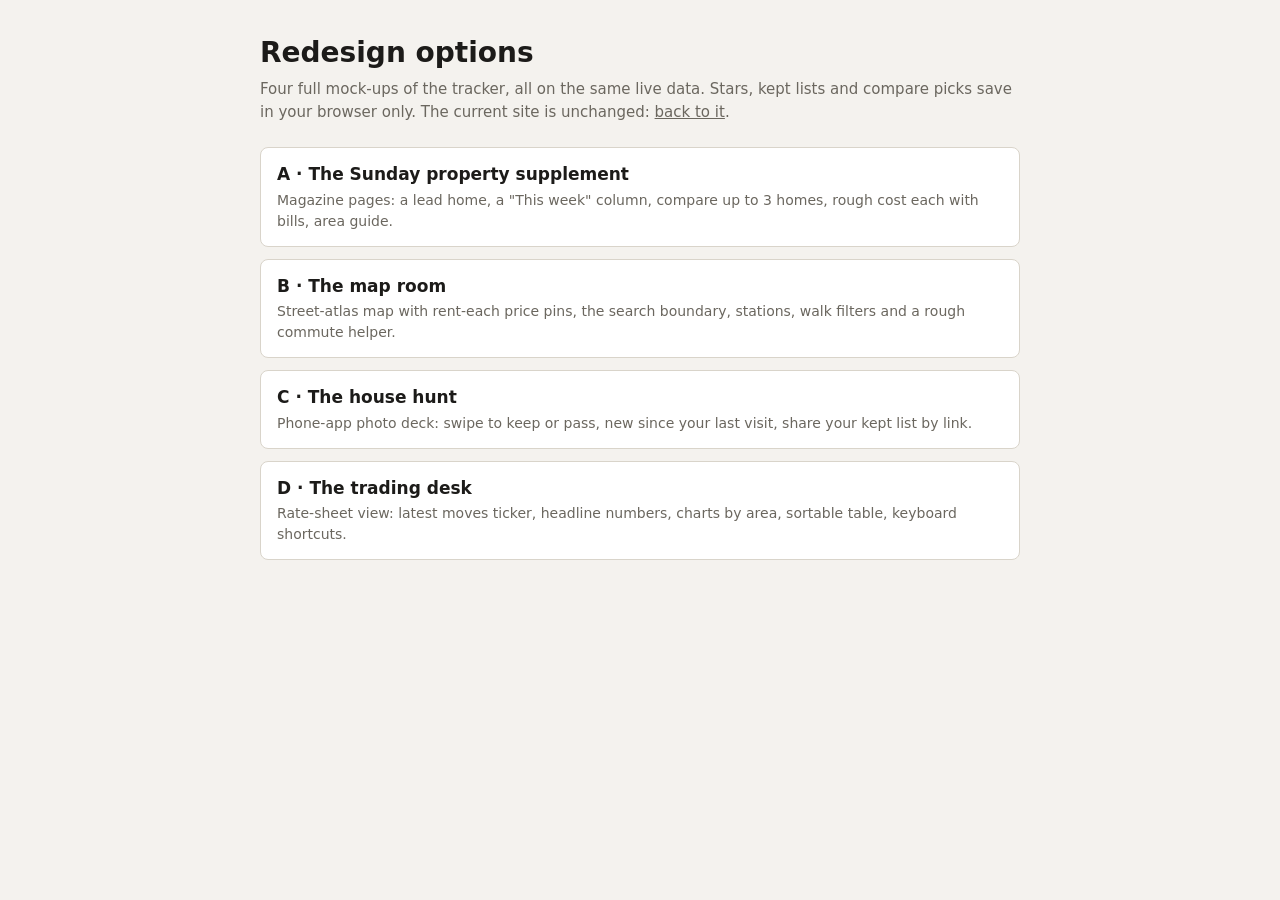
==== designs/index.html @ 9cd99c4c "Four redesign mock-ups in designs/ (editorial, map, swipe deck, data desk); main link skips adverts " ====
<!doctype html>
<html lang="en-GB">
<head>
<meta charset="utf-8">
<meta name="viewport" content="width=device-width, initial-scale=1">
<title>Redesign Options</title>
<style>
  :root { --bg: #f4f2ee; --ink: #1c1b19; --muted: #6b675f; --line: #d9d4ca; --card: #fff; }
  @media (prefers-color-scheme: dark) { :root { --bg: #151413; --ink: #ecebe7; --muted: #a29d93; --line: #34312c; --card: #1e1d1b; } }
  body { margin: 0; background: var(--bg); color: var(--ink); font: 15px/1.5 system-ui, -apple-system, "Segoe UI", sans-serif; }
  main { max-width: 760px; margin: 0 auto; padding: 32px 16px 48px; }
  h1 { font-size: 28px; margin: 0 0 4px; }
  p { color: var(--muted); margin: 0 0 24px; }
  ol { list-style: none; padding: 0; margin: 0; display: grid; gap: 12px; }
  a { display: block; background: var(--card); border: 1px solid var(--line); border-radius: 8px; padding: 14px 16px; color: inherit; text-decoration: none; }
  a:hover, a:focus-visible { border-color: var(--ink); }
  b { font-size: 17px; }
  span { display: block; color: var(--muted); font-size: 14px; margin-top: 2px; }
</style>
</head>
<body>
<main>
  <h1>Redesign options</h1>
  <p>Four full mock-ups of the tracker, all on the same live data. Stars, kept lists and compare picks save in your browser only. The current site is unchanged: <a style="display:inline;border:0;padding:0;background:none;text-decoration:underline" href="../">back to it</a>.</p>
  <ol>
    <li><a href="a/"><b>A · The Sunday property supplement</b><span>Magazine pages: a lead home, a "This week" column, compare up to 3 homes, rough cost each with bills, area guide.</span></a></li>
    <li><a href="b/"><b>B · The map room</b><span>Street-atlas map with rent-each price pins, the search boundary, stations, walk filters and a rough commute helper.</span></a></li>
    <li><a href="c/"><b>C · The house hunt</b><span>Phone-app photo deck: swipe to keep or pass, new since your last visit, share your kept list by link.</span></a></li>
    <li><a href="d/"><b>D · The trading desk</b><span>Rate-sheet view: latest moves ticker, headline numbers, charts by area, sortable table, keyboard shortcuts.</span></a></li>
  </ol>
</main>
</body>
</html>
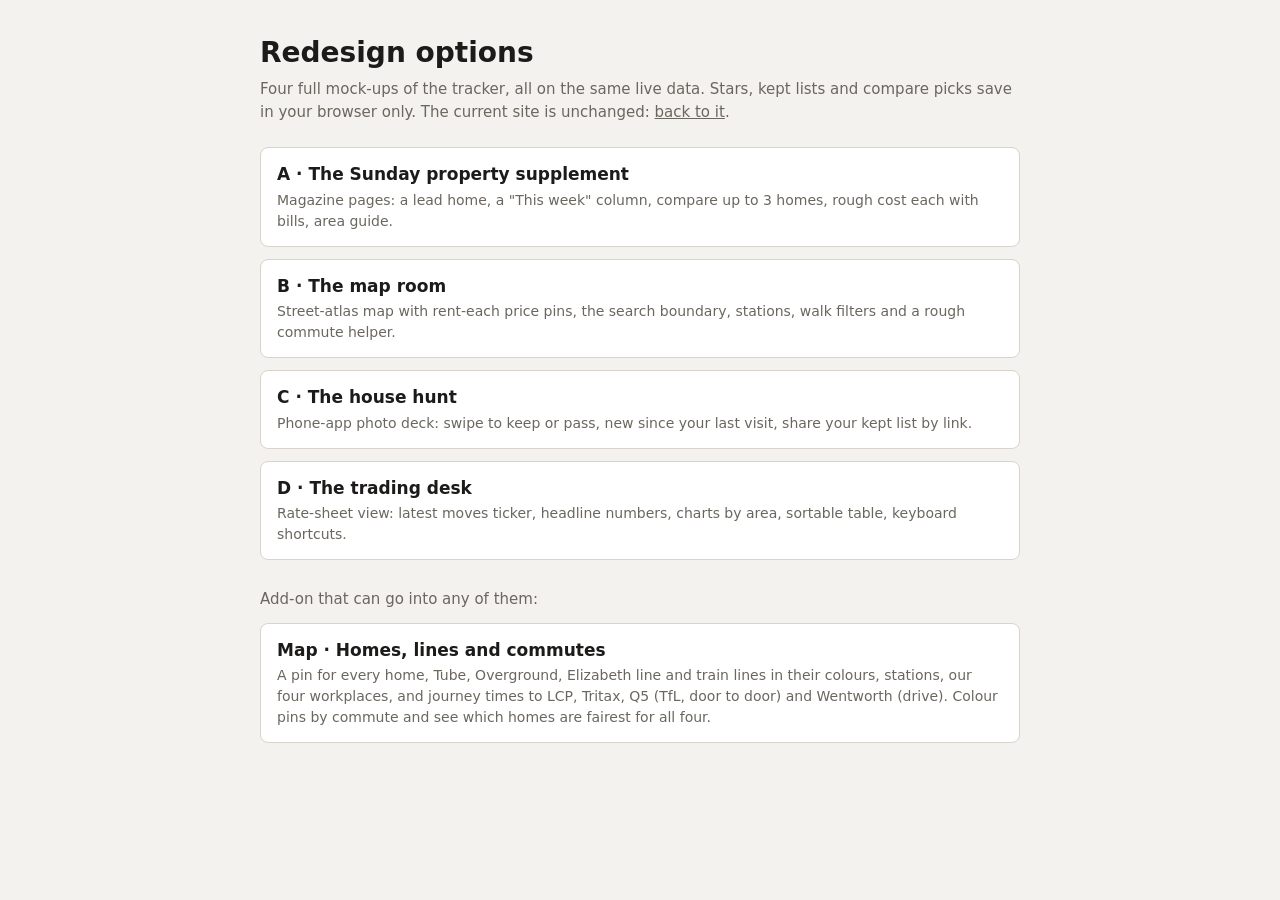
==== commit 2b7558da: "Map add-on with every home, Tube and train lines and commute times to our four workplaces stations.p" ====
--- a/designs/index.html
+++ b/designs/index.html
@@ -28,6 +28,10 @@
     <li><a href="c/"><b>C · The house hunt</b><span>Phone-app photo deck: swipe to keep or pass, new since your last visit, share your kept list by link.</span></a></li>
     <li><a href="d/"><b>D · The trading desk</b><span>Rate-sheet view: latest moves ticker, headline numbers, charts by area, sortable table, keyboard shortcuts.</span></a></li>
   </ol>
+  <p style="margin:28px 0 12px">Add-on that can go into any of them:</p>
+  <ol>
+    <li><a href="map/"><b>Map · Homes, lines and commutes</b><span>A pin for every home, Tube, Overground, Elizabeth line and train lines in their colours, stations, our four workplaces, and journey times to LCP, Tritax, Q5 (TfL, door to door) and Wentworth (drive). Colour pins by commute and see which homes are fairest for all four.</span></a></li>
+  </ol>
 </main>
 </body>
 </html>
